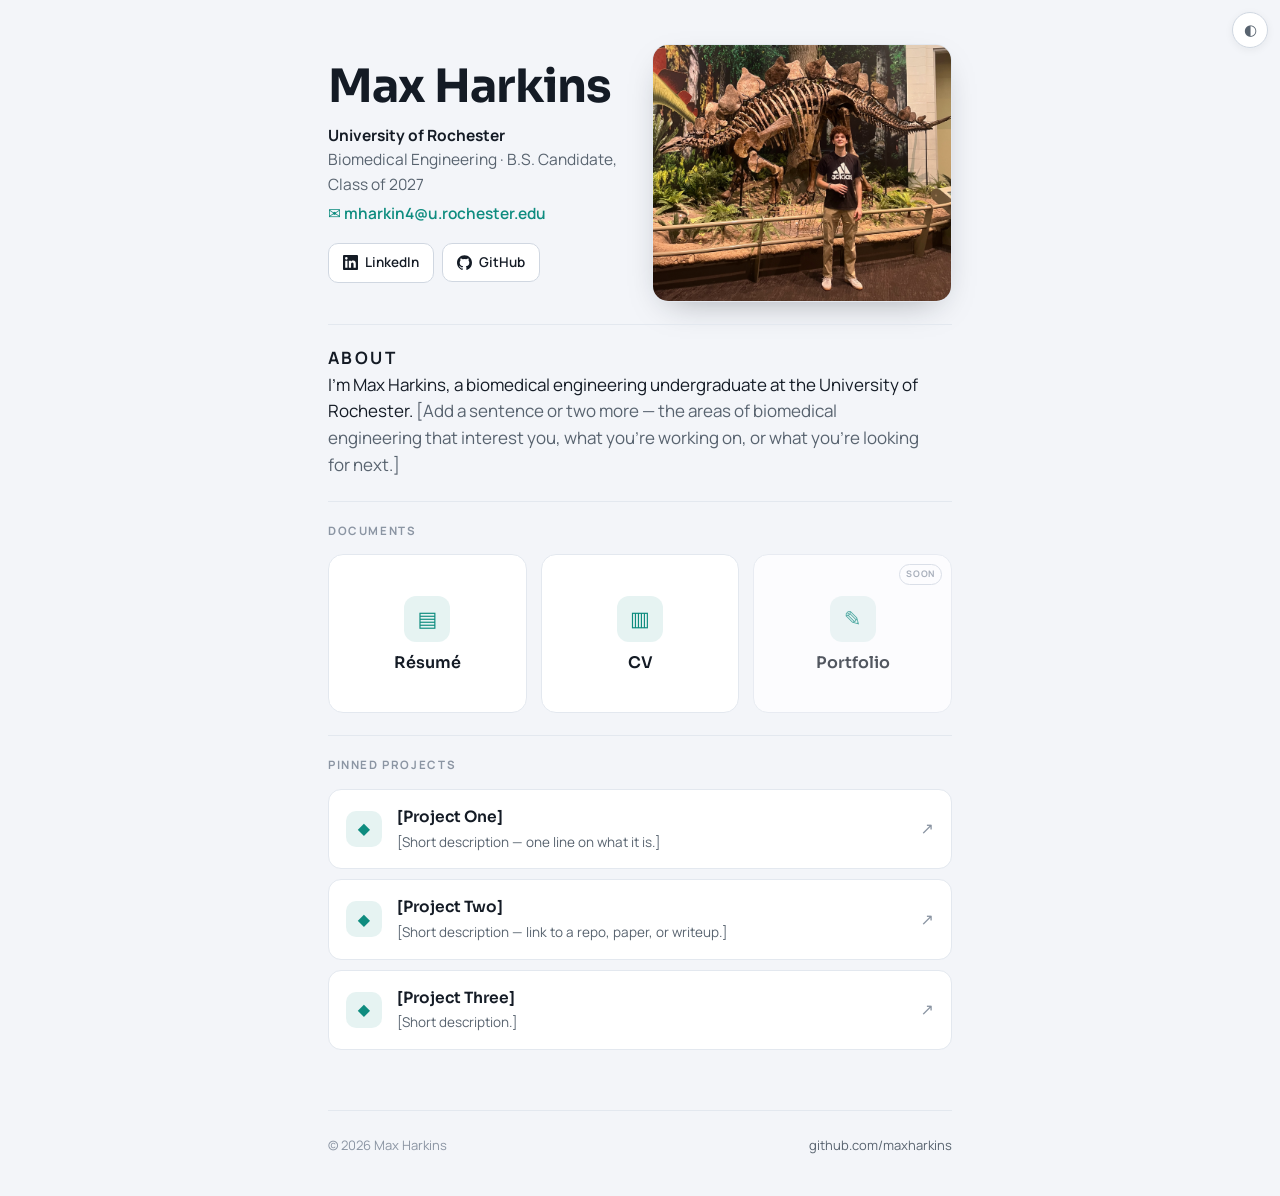
==== docs/index.html @ 23c384ad "Build personal site for maxharkins.github.io Static site served from /docs: landing page (about, doc" ====
<!DOCTYPE html>
<html lang="en">
<head>
  <meta charset="utf-8">
  <meta name="viewport" content="width=device-width, initial-scale=1">
  <title>Max Harkins</title>
  <meta name="description" content="Max Harkins — Biomedical Engineering undergraduate at the University of Rochester, Class of 2027.">

  <link rel="preconnect" href="https://fonts.googleapis.com">
  <link rel="preconnect" href="https://fonts.gstatic.com" crossorigin>
  <link rel="stylesheet" href="https://fonts.googleapis.com/css2?family=Sora:wght@500;600;700&family=Manrope:wght@400;500;600;700&display=swap">
  <link rel="stylesheet" href="assets/styles.css">
</head>
<body>
  <button class="toggle toggle--float" id="themeBtn" aria-label="Toggle color theme" title="Toggle light / dark">◐</button>

  <div class="page">
    <header class="intro">
      <div class="head-grid">
        <div class="head-text">
          <h1 class="name rise r1">Max Harkins</h1>
          <p class="affil rise r2">
            <span class="school">University of Rochester</span>
            <span class="prog">Biomedical Engineering &middot; B.S. Candidate, Class of 2027</span>
            <a class="email" href="mailto:mharkin4@u.rochester.edu">✉ mharkin4@u.rochester.edu</a>
          </p>
          <div class="socials rise r3">
            <a href="https://www.linkedin.com/in/maxharkins/" target="_blank" rel="noopener">
              <svg viewBox="0 0 24 24" aria-hidden="true"><path d="M20.45 20.45h-3.56v-5.57c0-1.33-.02-3.04-1.85-3.04-1.85 0-2.14 1.45-2.14 2.94v5.67H9.35V9h3.42v1.56h.05c.48-.9 1.64-1.85 3.37-1.85 3.6 0 4.27 2.37 4.27 5.46v6.28zM5.34 7.43a2.06 2.06 0 1 1 0-4.13 2.06 2.06 0 0 1 0 4.13zM7.12 20.45H3.55V9h3.57v11.45zM22.22 0H1.77C.8 0 0 .78 0 1.73v20.54C0 23.22.8 24 1.77 24h20.45c.98 0 1.78-.78 1.78-1.73V1.73C24 .78 23.2 0 22.22 0z"/></svg>
              LinkedIn
            </a>
            <a href="https://github.com/maxharkins" target="_blank" rel="noopener">
              <svg viewBox="0 0 24 24" aria-hidden="true"><path d="M12 .5C5.37.5 0 5.87 0 12.5c0 5.3 3.44 9.8 8.21 11.39.6.11.82-.26.82-.58v-2.03c-3.34.73-4.04-1.61-4.04-1.61-.55-1.39-1.34-1.76-1.34-1.76-1.09-.75.08-.73.08-.73 1.21.09 1.84 1.24 1.84 1.24 1.07 1.84 2.81 1.31 3.5 1 .11-.78.42-1.31.76-1.61-2.67-.3-5.47-1.34-5.47-5.95 0-1.31.47-2.39 1.24-3.23-.13-.31-.54-1.53.12-3.18 0 0 1.01-.32 3.3 1.23a11.5 11.5 0 0 1 6.01 0c2.29-1.55 3.3-1.23 3.3-1.23.66 1.65.25 2.87.12 3.18.77.84 1.23 1.92 1.23 3.23 0 4.62-2.81 5.64-5.49 5.94.43.37.82 1.1.82 2.22v3.29c0 .32.22.7.83.58A12.01 12.01 0 0 0 24 12.5C24 5.87 18.63.5 12 .5z"/></svg>
              GitHub
            </a>
          </div>
        </div>
        <figure class="photo rise r1">
          <img src="assets/me-with-a-stegosaurus.jpg" alt="Max Harkins standing beside a mounted stegosaurus skeleton in a museum exhibit">
        </figure>
      </div>
    </header>

    <!-- ABOUT — edit this paragraph -->
    <section class="sec about rise r3">
      <p class="kicker">About</p>
      <p>
        I'm Max Harkins, a biomedical engineering undergraduate at the University of Rochester.
        <span class="soft">[Add a sentence or two more — the areas of biomedical engineering that interest you,
        what you're working on, or what you're looking for next.]</span>
      </p>
    </section>

    <!-- DOCUMENTS -->
    <!-- Résumé & CV open PDF files. Drop your PDFs in docs/assets/ with these exact
         names (or change the href below to match your filenames):
           docs/assets/max-harkins-resume.pdf
           docs/assets/max-harkins-cv.pdf
         Portfolio is a page in this site (portfolio.html). -->
    <section class="sec">
      <p class="kicker">Documents</p>
      <div class="docs">
        <a class="doc" href="assets/max-harkins-resume.pdf" target="_blank" rel="noopener">
          <span class="ico">▤</span>
          <span class="t">Résumé</span>
        </a>
        <a class="doc" href="assets/max-harkins-cv.pdf" target="_blank" rel="noopener">
          <span class="ico">▥</span>
          <span class="t">CV</span>
        </a>
        <a class="doc soon" href="portfolio.html">
          <span class="soon-tag">Soon</span>
          <span class="ico">✎</span>
          <span class="t">Portfolio</span>
        </a>
      </div>
    </section>

    <!-- PINNED PROJECTS — replace the placeholders with real titles, links, and blurbs -->
    <section class="sec">
      <p class="kicker">Pinned Projects</p>
      <div class="link-list">
        <a class="link" href="#">
          <span class="ico">◆</span>
          <span class="body"><span class="t">[Project One]</span><span class="d">[Short description — one line on what it is.]</span></span>
          <span class="arw">↗</span>
        </a>
        <a class="link" href="#">
          <span class="ico">◆</span>
          <span class="body"><span class="t">[Project Two]</span><span class="d">[Short description — link to a repo, paper, or writeup.]</span></span>
          <span class="arw">↗</span>
        </a>
        <a class="link" href="#">
          <span class="ico">◆</span>
          <span class="body"><span class="t">[Project Three]</span><span class="d">[Short description.]</span></span>
          <span class="arw">↗</span>
        </a>
      </div>
    </section>

    <footer class="foot">
      <span>© <span id="yr"></span> Max Harkins</span>
      <span><a href="https://github.com/maxharkins">github.com/maxharkins</a></span>
    </footer>
  </div>

  <script src="assets/theme.js"></script>
</body>
</html>
---- docs/assets/styles.css ----
/* =========================================================
   Max Harkins — personal site
   Shared styles for all pages. Edit colors/fonts here once.
   ========================================================= */

:root {
  /* Light theme — cool, clean, teal accent */
  --ground: #f3f5f9;
  --surface: #ffffff;
  --surface-2: #eef1f6;
  --ink: #141b25;
  --muted: #58636f;
  --faint: #8b95a3;
  --line: #e3e8ef;
  --line-strong: #d0d7e1;
  --accent: #0e8c7f;
  --accent-2: #12a091;
  --accent-soft: rgba(14, 140, 127, 0.10);

  --font-head: "Sora", system-ui, sans-serif;
  --font-body: "Manrope", "Segoe UI", system-ui, sans-serif;

  --maxw: 700px;
  --pad: clamp(18px, 5vw, 38px);
}

/* Dark theme when the OS is dark and the user hasn't forced light */
:root:not([data-theme="light"]) {
  @media (prefers-color-scheme: dark) {
    --ground: #0e1319; --surface: #161d27; --surface-2: #1e2733;
    --ink: #e9edf3; --muted: #9aa5b3; --faint: #626d7c;
    --line: #232d39; --line-strong: #33404e;
    --accent: #2ecebe; --accent-2: #45d8ca; --accent-soft: rgba(46, 206, 190, 0.13);
  }
}
/* Dark theme when the toggle forces it */
:root[data-theme="dark"] {
  --ground: #0e1319; --surface: #161d27; --surface-2: #1e2733;
  --ink: #e9edf3; --muted: #9aa5b3; --faint: #626d7c;
  --line: #232d39; --line-strong: #33404e;
  --accent: #2ecebe; --accent-2: #45d8ca; --accent-soft: rgba(46, 206, 190, 0.13);
}

* { box-sizing: border-box; }

body {
  margin: 0; background: var(--ground); color: var(--ink);
  font-family: var(--font-body); font-size: 17px; line-height: 1.6;
  -webkit-font-smoothing: antialiased; text-rendering: optimizeLegibility;
}
::selection { background: var(--accent-soft); }
a { color: inherit; }

.page { max-width: var(--maxw); margin: 0 auto; padding-inline: var(--pad); }

/* ---- Theme toggle button ---- */
.toggle {
  font-size: 15px; background: var(--surface);
  border: 1px solid var(--line-strong); color: var(--muted); cursor: pointer;
  width: 36px; height: 36px; border-radius: 50%; display: grid; place-items: center;
  box-shadow: 0 2px 8px rgba(20, 27, 37, 0.06);
  transition: color .15s, border-color .15s, transform .15s;
}
.toggle:hover { color: var(--accent); border-color: var(--accent); transform: rotate(-15deg); }
.toggle--float { position: fixed; top: 12px; right: 12px; z-index: 30; }

/* =========================================================
   Landing page
   ========================================================= */
header.intro { padding-top: clamp(26px, 5vw, 44px); }
.head-grid {
  display: grid; grid-template-columns: 1fr minmax(220px, 300px);
  gap: clamp(20px, 4vw, 34px); align-items: center;
}
h1.name {
  font-family: var(--font-head); font-weight: 700;
  font-size: clamp(32px, 6.2vw, 46px); line-height: 1.03;
  letter-spacing: -0.02em; margin: 0;
}
.affil { margin: 12px 0 0; font-size: 15.5px; color: var(--muted); line-height: 1.6; }
.affil .school { color: var(--ink); font-weight: 700; }
.affil .prog { display: block; }
.affil a.email {
  display: inline-flex; align-items: center; gap: 6px;
  color: var(--accent); text-decoration: none; font-weight: 600;
  border-bottom: 1px solid transparent; transition: border-color .15s;
  margin-top: 4px; word-break: break-word;
}
.affil a.email:hover { border-color: var(--accent); }

.photo {
  margin: 0; border-radius: 16px; overflow: hidden;
  border: 1px solid var(--line);
  box-shadow: 0 12px 34px -16px rgba(20, 27, 37, 0.4);
  background: var(--surface-2);
}
.photo img { width: 100%; height: auto; display: block; }

.socials { display: flex; flex-wrap: wrap; gap: 8px; margin-top: 16px; }
.socials a {
  display: inline-flex; align-items: center; gap: 7px;
  font-size: 13.5px; font-weight: 600; color: var(--ink); text-decoration: none;
  padding: 8px 14px; border-radius: 10px;
  border: 1px solid var(--line-strong); background: var(--surface);
  transition: border-color .15s, color .15s, transform .15s;
}
.socials a:hover { border-color: var(--accent); color: var(--accent); transform: translateY(-1px); }
.socials a svg { width: 15px; height: 15px; fill: currentColor; }

@media (max-width: 560px) {
  .head-grid { grid-template-columns: 1fr; gap: 20px; }
  .photo { max-width: 420px; }
}

/* ---- Sections ---- */
.sec {
  margin-top: clamp(14px, 2.4vw, 22px);
  padding-top: clamp(14px, 2vw, 20px);
  border-top: 1px solid var(--line);
}
.kicker {
  font-size: 11.5px; font-weight: 700; letter-spacing: 0.14em;
  text-transform: uppercase; color: var(--faint); margin: 0 0 14px;
}
.about p { font-size: 17px; line-height: 1.58; color: var(--ink); margin: 0; max-width: 60ch; }
.about p .soft { color: var(--muted); }

/* ---- Documents: square-ish tiles in a row ---- */
.docs { display: grid; grid-template-columns: repeat(3, 1fr); gap: clamp(10px, 2vw, 14px); }
a.doc {
  aspect-ratio: 5 / 4;
  display: flex; flex-direction: column; align-items: center; justify-content: center;
  gap: 12px; text-align: center; text-decoration: none;
  background: var(--surface); border: 1px solid var(--line);
  border-radius: 15px; padding: 14px; position: relative;
  transition: border-color .16s, transform .16s, box-shadow .16s;
}
a.doc:hover {
  border-color: var(--accent); transform: translateY(-3px);
  box-shadow: 0 12px 26px -14px rgba(20, 27, 37, 0.4);
}
a.doc .ico {
  width: 46px; height: 46px; border-radius: 12px;
  background: var(--accent-soft); color: var(--accent);
  display: grid; place-items: center; font-size: 21px;
}
a.doc .t { font-family: var(--font-head); font-weight: 600; font-size: clamp(14px, 2.4vw, 16px); color: var(--ink); line-height: 1.15; }
a.doc.soon { opacity: 0.72; }
a.doc .soon-tag {
  position: absolute; top: 9px; right: 9px;
  font-size: 9px; font-weight: 700; letter-spacing: 0.08em; text-transform: uppercase;
  color: var(--faint); border: 1px solid var(--line-strong);
  padding: 2px 6px; border-radius: 20px;
}

/* ---- Pinned projects: rows ---- */
.link-list { display: flex; flex-direction: column; gap: 10px; }
a.link {
  display: flex; align-items: center; gap: 15px; text-decoration: none;
  padding: 15px 17px; background: var(--surface);
  border: 1px solid var(--line); border-radius: 13px;
  transition: border-color .16s, transform .16s, box-shadow .16s;
}
a.link:hover {
  border-color: var(--accent); transform: translateX(3px);
  box-shadow: 0 8px 22px -14px rgba(20, 27, 37, 0.4);
}
a.link .ico {
  flex: none; width: 36px; height: 36px; border-radius: 10px;
  background: var(--accent-soft); color: var(--accent);
  display: grid; place-items: center; font-size: 16px;
}
a.link .body { flex: 1 1 auto; min-width: 0; }
a.link .t { display: block; font-family: var(--font-head); font-weight: 600; font-size: 15.5px; color: var(--ink); }
a.link .d { display: block; font-size: 13.5px; color: var(--muted); margin-top: 2px; }
a.link .arw { flex: none; color: var(--faint); font-size: 16px; transition: color .16s, transform .16s; }
a.link:hover .arw { color: var(--accent); transform: translateX(2px); }

/* ---- Footer ---- */
footer.foot {
  margin-top: clamp(36px, 6vw, 60px); padding-block: 24px 40px;
  border-top: 1px solid var(--line);
  display: flex; justify-content: space-between; align-items: center;
  flex-wrap: wrap; gap: 10px; font-size: 13px; color: var(--faint);
}
footer.foot a { color: var(--muted); text-decoration: none; }
footer.foot a:hover { color: var(--accent); }

/* =========================================================
   Document pages (resume / CV / portfolio)
   ========================================================= */
.topbar {
  max-width: var(--maxw); margin: 0 auto;
  padding: 16px var(--pad) 0;
  display: flex; align-items: center; justify-content: space-between; gap: 12px;
}
.backlink {
  display: inline-flex; align-items: center; gap: 8px;
  font-family: var(--font-body); font-weight: 600; font-size: 14px;
  color: var(--muted); text-decoration: none;
  padding: 8px 14px; border-radius: 10px;
  border: 1px solid var(--line-strong); background: var(--surface);
  transition: color .15s, border-color .15s, transform .15s;
}
.backlink:hover { color: var(--accent); border-color: var(--accent); transform: translateX(-2px); }

.doc-head { padding-top: clamp(26px, 5vw, 44px); }
.doc-head h1 {
  font-family: var(--font-head); font-weight: 700;
  font-size: clamp(30px, 5.5vw, 42px); letter-spacing: -0.02em; margin: 0;
}
.doc-head .sub { margin: 10px 0 0; color: var(--muted); font-size: 15.5px; }
.doc-actions { display: flex; flex-wrap: wrap; gap: 10px; margin-top: 18px; }
.btn {
  display: inline-flex; align-items: center; gap: 8px;
  font-family: var(--font-body); font-weight: 600; font-size: 14px; text-decoration: none;
  padding: 9px 16px; border-radius: 10px; cursor: pointer;
}
.btn.primary { background: var(--accent); color: #fff; border: 1px solid var(--accent); }
:root[data-theme="dark"] .btn.primary,
:root:not([data-theme="light"]) .btn.primary { color: #06231f; }
.btn.primary:hover { background: var(--accent-2); border-color: var(--accent-2); }
.btn.ghost { border: 1px solid var(--line-strong); color: var(--ink); background: var(--surface); }
.btn.ghost:hover { border-color: var(--accent); color: var(--accent); }

.doc-body { padding-top: clamp(24px, 4vw, 36px); }
.entry {
  padding: 22px 0; border-top: 1px solid var(--line);
}
.entry:first-child { border-top: none; padding-top: 6px; }
.entry h2 {
  font-family: var(--font-head); font-weight: 600; font-size: 13px;
  letter-spacing: 0.12em; text-transform: uppercase; color: var(--faint);
  margin: 0 0 14px;
}
.entry h3 { font-family: var(--font-head); font-weight: 600; font-size: 18px; margin: 0 0 2px; }
.entry .meta { color: var(--accent); font-weight: 600; font-size: 14px; }
.entry .when { color: var(--faint); font-size: 13.5px; font-variant-numeric: tabular-nums; }
.entry p { margin: 8px 0 0; color: var(--muted); max-width: 62ch; }
.entry ul { margin: 10px 0 0; padding-left: 18px; color: var(--muted); }
.entry ul li { margin: 5px 0; }
.entry .row { display: flex; justify-content: space-between; gap: 16px; flex-wrap: wrap; align-items: baseline; }
.entry + .entry { }
.tag-row { display: flex; flex-wrap: wrap; gap: 8px; }
.tag {
  font-size: 13px; color: var(--muted); background: var(--surface-2);
  padding: 5px 11px; border-radius: 8px;
}

.placeholder { color: var(--faint); font-style: italic; }

/* Coming-soon (portfolio) */
.soon-wrap { padding-top: clamp(48px, 12vw, 120px); text-align: center; }
.soon-wrap .badge {
  display: inline-block; font-family: var(--font-body); font-weight: 700;
  font-size: 11.5px; letter-spacing: 0.12em; text-transform: uppercase;
  color: var(--accent); background: var(--accent-soft);
  padding: 6px 14px; border-radius: 20px; margin-bottom: 20px;
}
.soon-wrap h1 {
  font-family: var(--font-head); font-weight: 700;
  font-size: clamp(32px, 6vw, 52px); letter-spacing: -0.02em; margin: 0;
}
.soon-wrap p { color: var(--muted); max-width: 44ch; margin: 18px auto 0; }

/* ---- Motion ---- */
.rise { opacity: 0; transform: translateY(12px); animation: rise .7s cubic-bezier(.2,.7,.2,1) forwards; }
.r1 { animation-delay: .04s; } .r2 { animation-delay: .12s; } .r3 { animation-delay: .2s; }
@keyframes rise { to { opacity: 1; transform: none; } }
@media (prefers-reduced-motion: reduce) { .rise { animation: none; opacity: 1; transform: none; } }
html { scroll-behavior: smooth; }
:focus-visible { outline: 2px solid var(--accent); outline-offset: 3px; border-radius: 5px; }
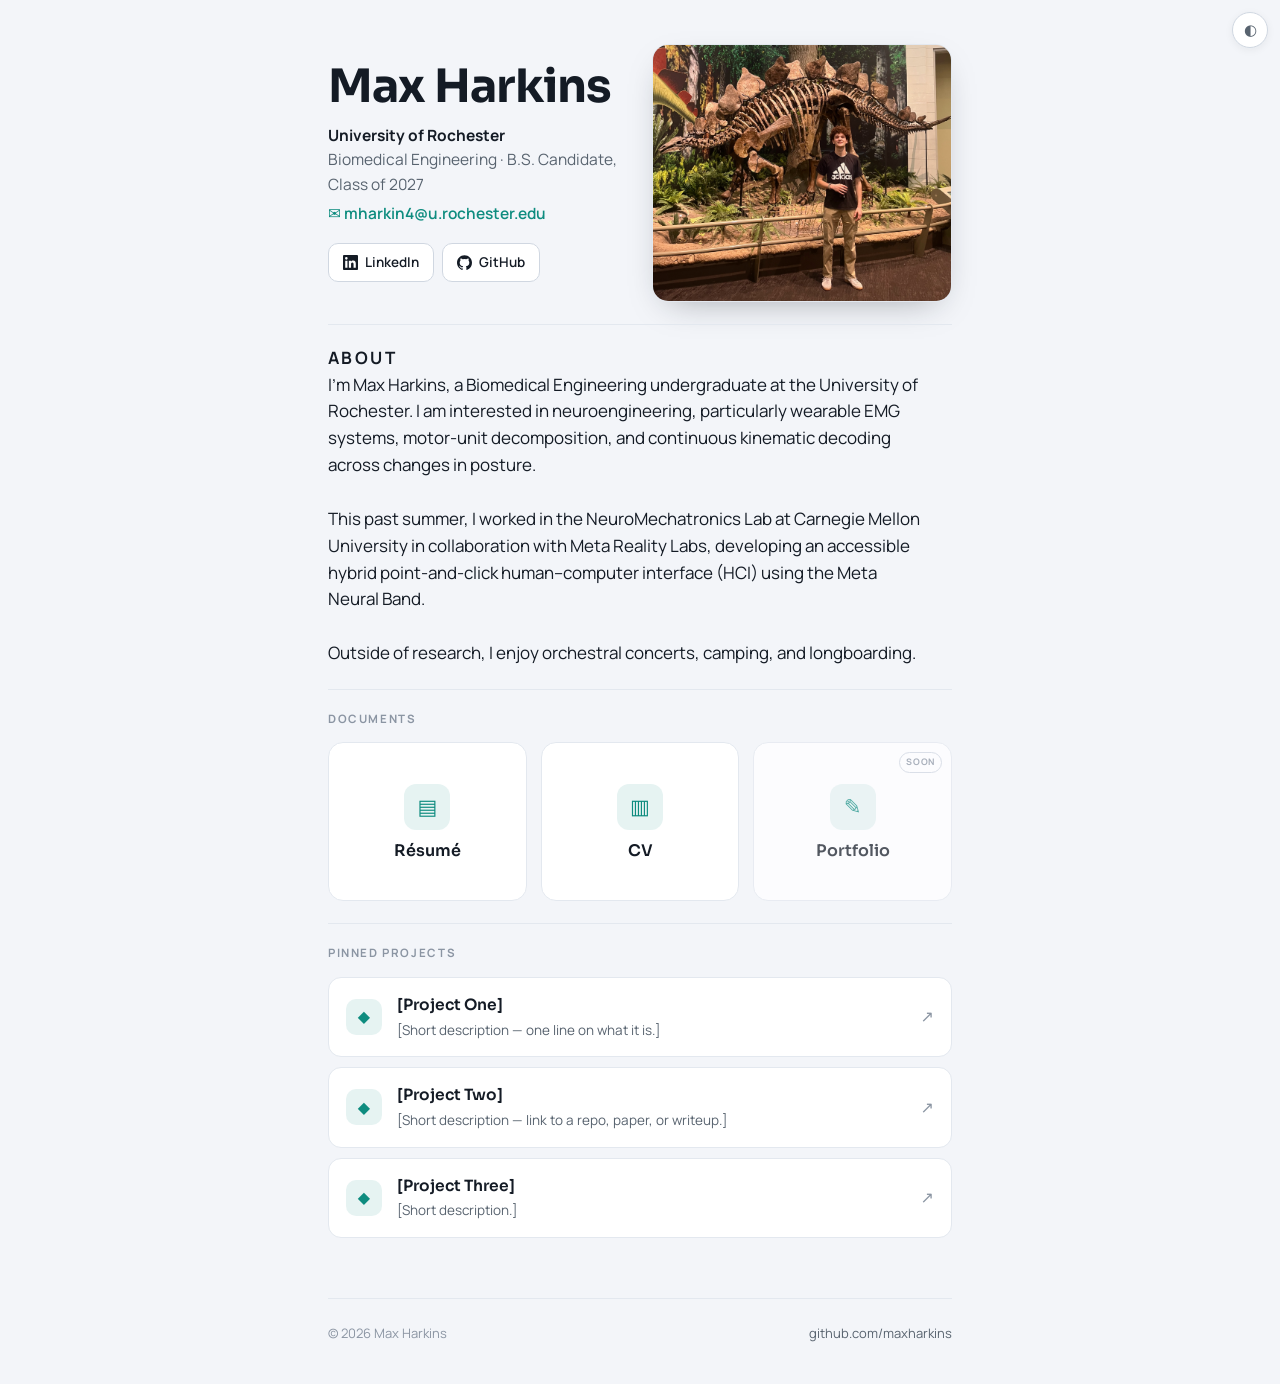
==== commit a535991d: "Revise about section with new bio details Updated personal introduction with detailed information ab" ====
--- a/docs/index.html
+++ b/docs/index.html
@@ -45,9 +45,11 @@
     <section class="sec about rise r3">
       <p class="kicker">About</p>
       <p>
-        I'm Max Harkins, a biomedical engineering undergraduate at the University of Rochester.
-        <span class="soft">[Add a sentence or two more — the areas of biomedical engineering that interest you,
-        what you're working on, or what you're looking for next.]</span>
+        I'm Max Harkins, a Biomedical Engineering undergraduate at the University of Rochester. I am interested in neuroengineering, particularly wearable EMG systems, motor-unit decomposition, and continuous kinematic decoding across changes in posture.
+        <br><br>
+        This past summer, I worked in the NeuroMechatronics Lab at Carnegie Mellon University in collaboration with Meta Reality Labs, developing an accessible hybrid point-and-click human–computer interface (HCI) using the Meta Neural Band.
+        <br><br>
+        Outside of research, I enjoy orchestral concerts, camping, and longboarding.
       </p>
     </section>
 
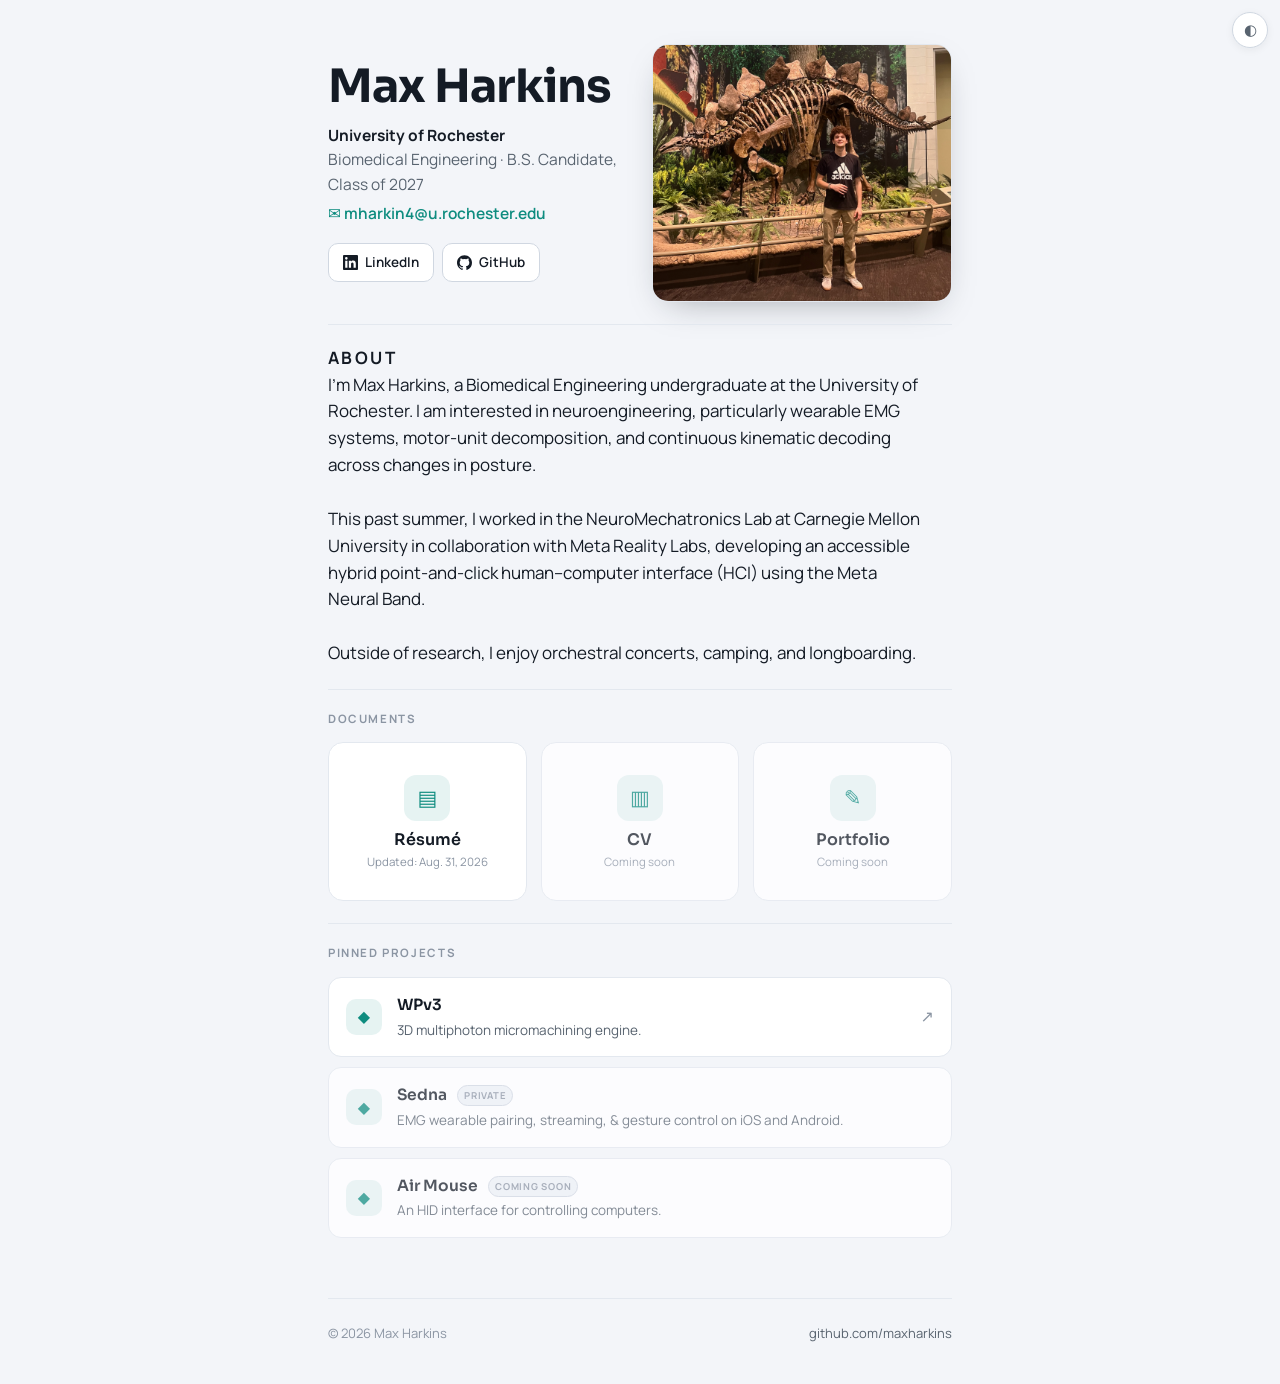
==== commit f5b50237: "Fill in document status lines and pinned projects Documents now carry a sub-line: the résumé shows i" ====
--- a/docs/index.html
+++ b/docs/index.html
@@ -54,10 +54,12 @@
     </section>
 
     <!-- DOCUMENTS -->
-    <!-- Résumé & CV open PDF files. Drop your PDFs in docs/assets/ with these exact
-         names (or change the href below to match your filenames):
+    <!-- Résumé opens a PDF. Everything in docs/ is published, so only the redacted PDF
+         export belongs here — drafts live in the sibling drafts/ folder.
            docs/assets/max-harkins-resume.pdf
-           docs/assets/max-harkins-cv.pdf
+         CV is not published yet: when the PDF exists at docs/assets/max-harkins-cv.pdf,
+         swap the <span class="doc soon"> below back to an <a class="doc" href="...">
+         and change the .sub line to an "Updated:" date.
          Portfolio is a page in this site (portfolio.html). -->
     <section class="sec">
       <p class="kicker">Documents</p>
@@ -65,38 +67,38 @@
         <a class="doc" href="assets/max-harkins-resume.pdf" target="_blank" rel="noopener">
           <span class="ico">▤</span>
           <span class="t">Résumé</span>
+          <span class="sub">Updated: Aug. 31, 2026</span>
         </a>
-        <a class="doc" href="assets/max-harkins-cv.pdf" target="_blank" rel="noopener">
+        <span class="doc soon">
           <span class="ico">▥</span>
           <span class="t">CV</span>
-        </a>
+          <span class="sub">Coming soon</span>
+        </span>
         <a class="doc soon" href="portfolio.html">
-          <span class="soon-tag">Soon</span>
           <span class="ico">✎</span>
           <span class="t">Portfolio</span>
+          <span class="sub">Coming soon</span>
         </a>
       </div>
     </section>
 
-    <!-- PINNED PROJECTS — replace the placeholders with real titles, links, and blurbs -->
+    <!-- PINNED PROJECTS -->
     <section class="sec">
       <p class="kicker">Pinned Projects</p>
       <div class="link-list">
-        <a class="link" href="#">
+        <a class="link" href="https://github.com/maxharkins/WPv3" target="_blank" rel="noopener">
           <span class="ico">◆</span>
-          <span class="body"><span class="t">[Project One]</span><span class="d">[Short description — one line on what it is.]</span></span>
+          <span class="body"><span class="t">WPv3</span><span class="d">3D multiphoton micromachining engine.</span></span>
           <span class="arw">↗</span>
         </a>
-        <a class="link" href="#">
+        <span class="link is-static">
           <span class="ico">◆</span>
-          <span class="body"><span class="t">[Project Two]</span><span class="d">[Short description — link to a repo, paper, or writeup.]</span></span>
-          <span class="arw">↗</span>
-        </a>
-        <a class="link" href="#">
+          <span class="body"><span class="t">Sedna <span class="tag">Private</span></span><span class="d">EMG wearable pairing, streaming, &amp; gesture control on iOS and Android.</span></span>
+        </span>
+        <span class="link is-static">
           <span class="ico">◆</span>
-          <span class="body"><span class="t">[Project Three]</span><span class="d">[Short description.]</span></span>
-          <span class="arw">↗</span>
-        </a>
+          <span class="body"><span class="t">Air Mouse <span class="tag">Coming soon</span></span><span class="d">An HID interface for controlling computers.</span></span>
+        </span>
       </div>
     </section>
 
--- a/docs/assets/styles.css
+++ b/docs/assets/styles.css
@@ -126,11 +126,11 @@
 .about p .soft { color: var(--muted); }
 
 /* ---- Documents: square-ish tiles in a row ---- */
-.docs { display: grid; grid-template-columns: repeat(3, 1fr); gap: clamp(10px, 2vw, 14px); }
-a.doc {
+.docs { display: grid; grid-template-columns: repeat(3, minmax(0, 1fr)); gap: clamp(10px, 2vw, 14px); }
+.doc {
   aspect-ratio: 5 / 4;
   display: flex; flex-direction: column; align-items: center; justify-content: center;
-  gap: 12px; text-align: center; text-decoration: none;
+  gap: 10px; text-align: center; text-decoration: none;
   background: var(--surface); border: 1px solid var(--line);
   border-radius: 15px; padding: 14px; position: relative;
   transition: border-color .16s, transform .16s, box-shadow .16s;
@@ -139,23 +139,33 @@
   border-color: var(--accent); transform: translateY(-3px);
   box-shadow: 0 12px 26px -14px rgba(20, 27, 37, 0.4);
 }
-a.doc .ico {
+.doc .ico {
   width: 46px; height: 46px; border-radius: 12px;
   background: var(--accent-soft); color: var(--accent);
   display: grid; place-items: center; font-size: 21px;
 }
-a.doc .t { font-family: var(--font-head); font-weight: 600; font-size: clamp(14px, 2.4vw, 16px); color: var(--ink); line-height: 1.15; }
-a.doc.soon { opacity: 0.72; }
-a.doc .soon-tag {
-  position: absolute; top: 9px; right: 9px;
-  font-size: 9px; font-weight: 700; letter-spacing: 0.08em; text-transform: uppercase;
-  color: var(--faint); border: 1px solid var(--line-strong);
-  padding: 2px 6px; border-radius: 20px;
+.doc .t { font-family: var(--font-head); font-weight: 600; font-size: clamp(14px, 2.4vw, 16px); color: var(--ink); line-height: 1.15; }
+.doc .sub { margin-top: -4px; font-size: 11.5px; color: var(--faint); line-height: 1.25; }
+.doc.soon { opacity: 0.72; }
+span.doc { cursor: default; }
+
+/* Narrow screens: the tiles stack into wide rows so the sub-line has room */
+@media (max-width: 560px) {
+  .docs { grid-template-columns: 1fr; }
+  .doc {
+    aspect-ratio: auto; text-align: left;
+    display: grid; grid-template-columns: auto 1fr;
+    align-items: center; column-gap: 14px; row-gap: 2px;
+    padding: 13px 16px;
+  }
+  .doc .ico { grid-row: 1 / span 2; width: 40px; height: 40px; font-size: 18px; }
+  .doc .t { align-self: end; }
+  .doc .sub { align-self: start; margin-top: 0; }
 }
 
 /* ---- Pinned projects: rows ---- */
 .link-list { display: flex; flex-direction: column; gap: 10px; }
-a.link {
+.link {
   display: flex; align-items: center; gap: 15px; text-decoration: none;
   padding: 15px 17px; background: var(--surface);
   border: 1px solid var(--line); border-radius: 13px;
@@ -165,16 +175,23 @@
   border-color: var(--accent); transform: translateX(3px);
   box-shadow: 0 8px 22px -14px rgba(20, 27, 37, 0.4);
 }
-a.link .ico {
+.link .ico {
   flex: none; width: 36px; height: 36px; border-radius: 10px;
   background: var(--accent-soft); color: var(--accent);
   display: grid; place-items: center; font-size: 16px;
 }
-a.link .body { flex: 1 1 auto; min-width: 0; }
-a.link .t { display: block; font-family: var(--font-head); font-weight: 600; font-size: 15.5px; color: var(--ink); }
-a.link .d { display: block; font-size: 13.5px; color: var(--muted); margin-top: 2px; }
+.link .body { flex: 1 1 auto; min-width: 0; }
+.link .t { display: block; font-family: var(--font-head); font-weight: 600; font-size: 15.5px; color: var(--ink); }
+.link .d { display: block; font-size: 13.5px; color: var(--muted); margin-top: 2px; }
 a.link .arw { flex: none; color: var(--faint); font-size: 16px; transition: color .16s, transform .16s; }
 a.link:hover .arw { color: var(--accent); transform: translateX(2px); }
+.link.is-static { cursor: default; opacity: 0.72; }
+.link .tag {
+  display: inline-block; vertical-align: 1px; margin-left: 7px;
+  font-family: var(--font-body); font-size: 9.5px; font-weight: 700;
+  letter-spacing: 0.08em; text-transform: uppercase; color: var(--faint);
+  border: 1px solid var(--line-strong); padding: 2px 6px; border-radius: 20px;
+}
 
 /* ---- Footer ---- */
 footer.foot {
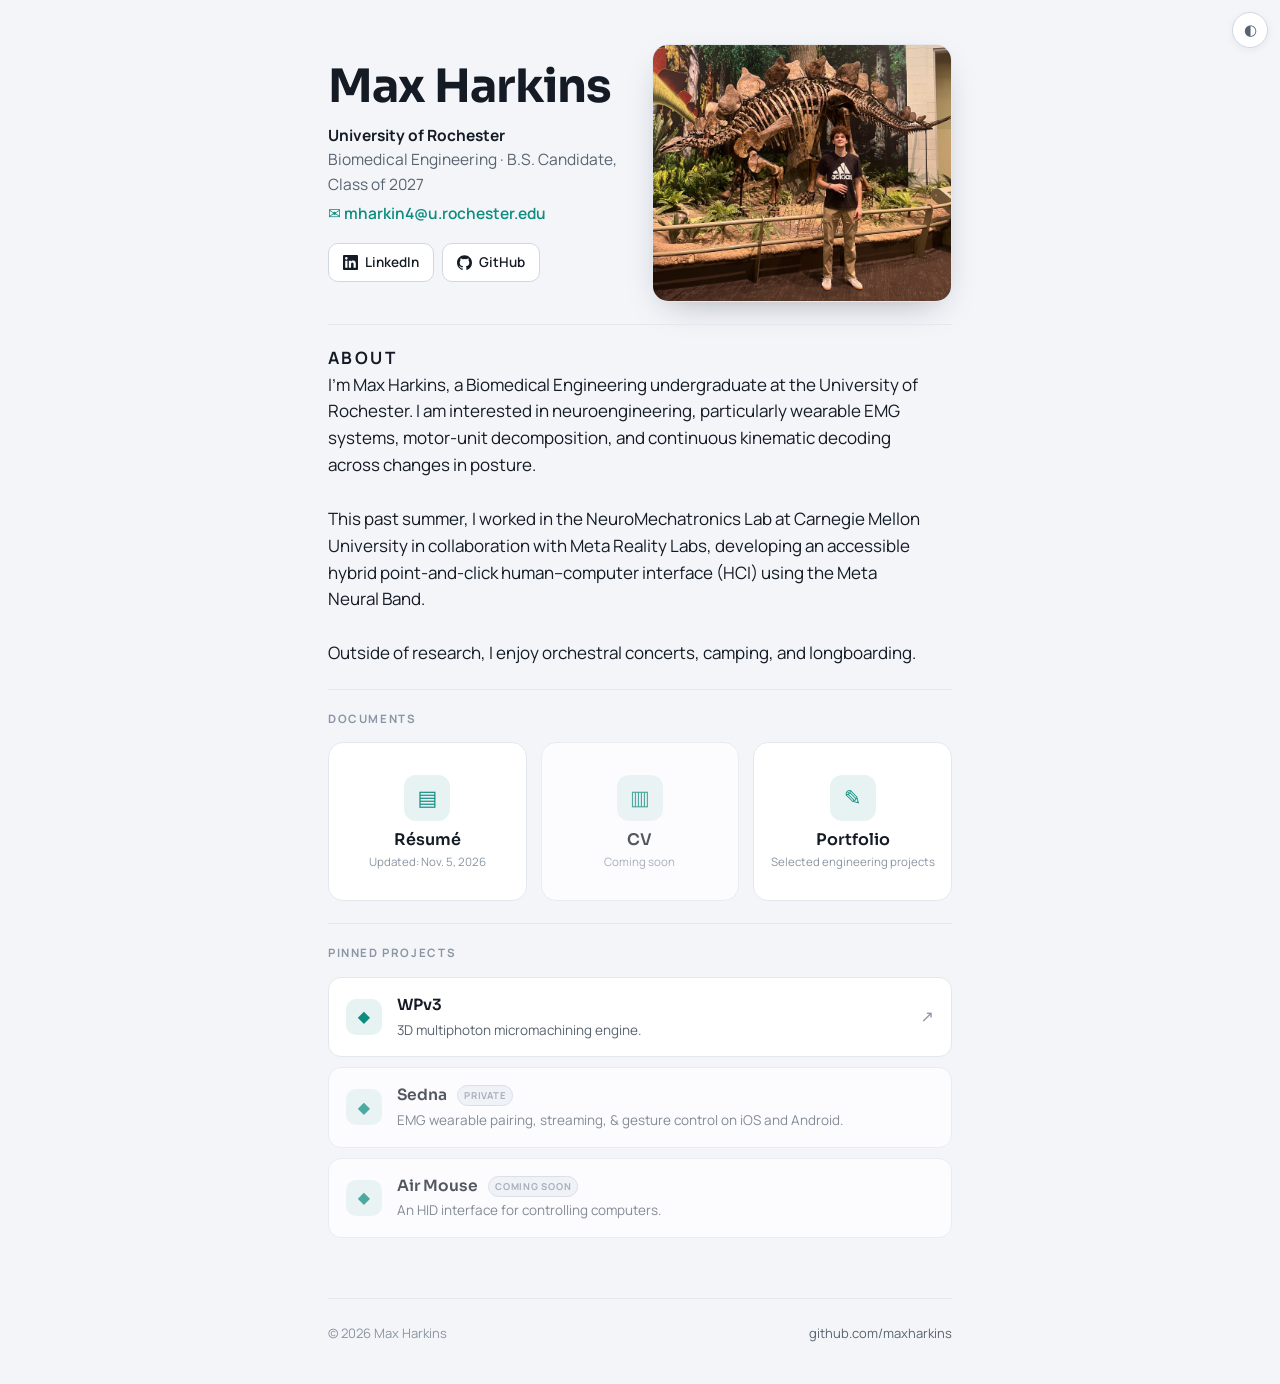
==== commit 5ddc58a5: "Publish portfolio and update résumé" ====
--- a/docs/index.html
+++ b/docs/index.html
@@ -67,17 +67,17 @@
         <a class="doc" href="assets/max-harkins-resume.pdf" target="_blank" rel="noopener">
           <span class="ico">▤</span>
           <span class="t">Résumé</span>
-          <span class="sub">Updated: Aug. 31, 2026</span>
+          <span class="sub">Updated: Nov. 5, 2026</span>
         </a>
         <span class="doc soon">
           <span class="ico">▥</span>
           <span class="t">CV</span>
           <span class="sub">Coming soon</span>
         </span>
-        <a class="doc soon" href="portfolio.html">
+        <a class="doc" href="portfolio.html">
           <span class="ico">✎</span>
           <span class="t">Portfolio</span>
-          <span class="sub">Coming soon</span>
+          <span class="sub">Selected engineering projects</span>
         </a>
       </div>
     </section>
